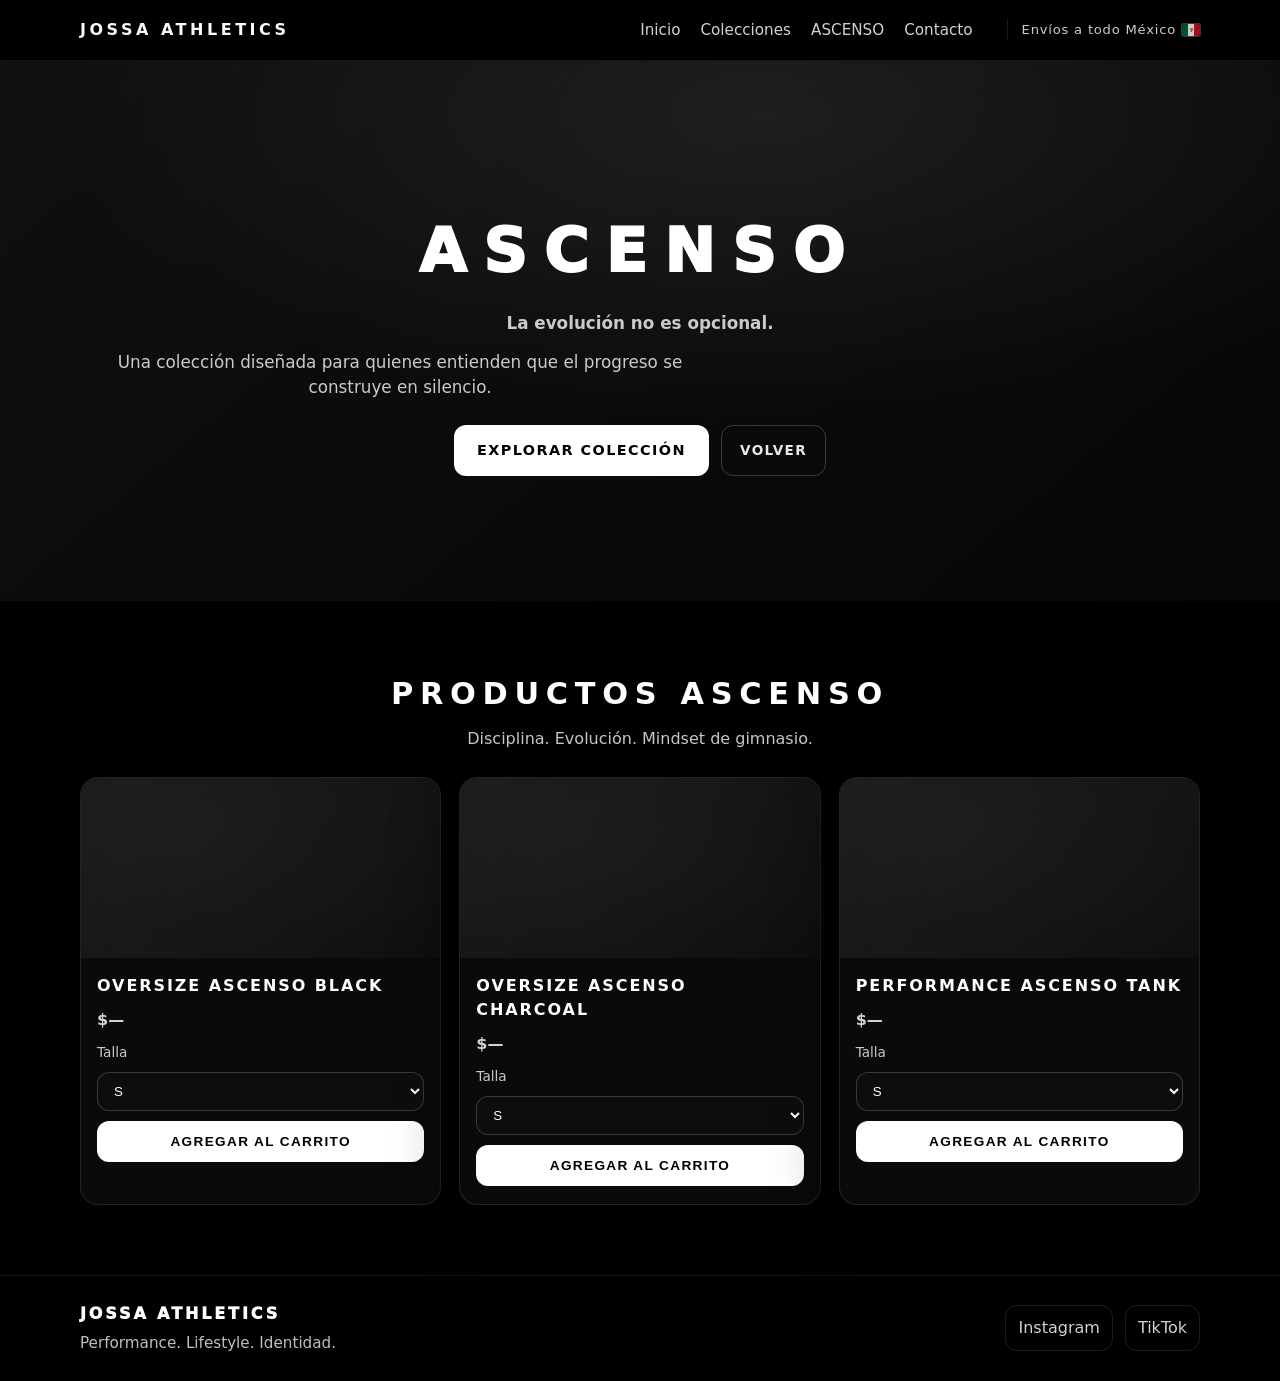
==== ascenso.html @ ee68ca00 "Sitio JOSSA listo para deploy" ====
<!doctype html>
<html lang="es">
<head>
  <meta charset="utf-8" />
  <meta name="viewport" content="width=device-width, initial-scale=1" />
  <title>ASCENSO | JOSSA ATHLETICS</title>
  <link rel="stylesheet" href="styles.css" />
</head>

<body>
  <header class="navbar">
    <div class="wrap">
      <a class="brand" href="index.html">JOSSA ATHLETICS</a>
      <nav class="navlinks">
        <a href="index.html#inicio">Inicio</a>
        <a href="index.html#colecciones">Colecciones</a>
        <a href="ascenso.html" aria-current="page">ASCENSO</a>
        <a href="index.html#contacto">Contacto</a>
        <span class="nav-trust" aria-label="Envíos a todo México">Envíos a todo México <span class="flag-mx" aria-hidden="true"></span></span>
      </nav>
    </div>
  </header>

  <section class="hero ascenso-hero">
    <div class="wrap">
      <div>
        <h1>ASCENSO</h1>
        <p class="ascenso-sub">La evolución no es opcional.</p>
        <p class="ascenso-desc">Una colección diseñada para quienes entienden que el progreso se construye en silencio.</p>
        <div class="hero-actions">
          <a class="btn btn-primary" href="#productos">Explorar colección</a>
          <a class="btn btn-ghost" href="index.html#colecciones">Volver</a>
        </div>
      </div>
    </div>
  </section>

  <section class="section" id="productos">
    <div class="wrap">
      <div class="section-head">
        <h2>PRODUCTOS ASCENSO</h2>
        <p>Disciplina. Evolución. Mindset de gimnasio.</p>
      </div>

      <div class="product-grid">
        <article class="product-card">
          <div class="product-media placeholder-dark"></div>
          <div class="product-body">
            <h3>Oversize Ascenso Black</h3>
            <p class="price">$—</p>
            <label class="size-label" for="size-1">Talla</label>
            <select id="size-1" class="size-select">
              <option>S</option><option>M</option><option>G</option><option>XL</option>
            </select>
            <button class="btn btn-primary btn-full">Agregar al carrito</button>
          </div>
        </article>

        <article class="product-card">
          <div class="product-media placeholder-dark"></div>
          <div class="product-body">
            <h3>Oversize Ascenso Charcoal</h3>
            <p class="price">$—</p>
            <label class="size-label" for="size-2">Talla</label>
            <select id="size-2" class="size-select">
              <option>S</option><option>M</option><option>G</option><option>XL</option>
            </select>
            <button class="btn btn-primary btn-full">Agregar al carrito</button>
          </div>
        </article>

        <article class="product-card">
          <div class="product-media placeholder-dark"></div>
          <div class="product-body">
            <h3>Performance Ascenso Tank</h3>
            <p class="price">$—</p>
            <label class="size-label" for="size-3">Talla</label>
            <select id="size-3" class="size-select">
              <option>S</option><option>M</option><option>G</option><option>XL</option>
            </select>
            <button class="btn btn-primary btn-full">Agregar al carrito</button>
          </div>
        </article>
      </div>
    </div>
  </section>

  <footer class="footer">
    <div class="wrap footer-inner">
      <div class="footer-left">
        <div class="footer-brand">JOSSA ATHLETICS</div>
        <p>Performance. Lifestyle. Identidad.</p>
      </div>
      <div class="footer-right">
        <a class="social" target="_blank" rel="noopener" href="https://www.instagram.com/jossa_athleticsmx/">Instagram</a>
        <a class="social" target="_blank" rel="noopener" href="https://www.tiktok.com/@jossa_athletics">TikTok</a>
      </div>
    </div>
  </footer>
</body>
</html>
---- styles.css ----
/* ============ RESET & TOKENS ============ */
:root{
  --bg:#000;
  --fg:#fff;
  --muted:rgba(255,255,255,.78);
  --card:rgba(255,255,255,.04);
  --border:rgba(255,255,255,.12);
  --border-strong:rgba(255,255,255,.22);
  --shadow:0 18px 60px rgba(0,0,0,.55);
  --radius:18px;
  --transition: .22s ease;
}
*{ margin:0; padding:0; box-sizing:border-box; }
html{ scroll-behavior:smooth; }
body{
  background:var(--bg);
  color:var(--fg);
  font-family: system-ui, -apple-system, Segoe UI, Roboto, Arial, sans-serif;
  line-height:1.5;
}
a{ color:inherit; text-decoration:none; }
img{ display:block; max-width:100%; }

/* ============ LAYOUT ============ */
.wrap{
  width:min(1120px, 92%);
  margin:0 auto;
}
.section{
  padding:70px 0;
}
.section-head{
  text-align:center;
  margin-bottom:26px;
}
.section-head h2{
  font-size: clamp(1.4rem, 2.4vw, 1.9rem);
  font-weight:900;
  letter-spacing:.22em;
  text-transform:uppercase;
}
.section-head p{
  margin-top:10px;
  opacity:.78;
  max-width:720px;
  margin-left:auto;
  margin-right:auto;
}

/* ============ NAVBAR ============ */
.navbar{
  position:sticky;
  top:0;
  z-index:50;
  padding:18px 0;
  background:rgba(0,0,0,.72);
  border-bottom:1px solid rgba(255,255,255,.08);
  backdrop-filter: blur(10px);
}
.navbar .wrap{
  display:flex;
  align-items:center;
  justify-content:space-between;
  gap:16px;
}
.brand{
  font-weight:900;
  letter-spacing:.22em;
  text-transform:uppercase;
  font-size:1rem;
  opacity:.98;
}
.navlinks{
  display:flex;
  gap:20px;
  flex-wrap:wrap;
  justify-content:flex-end;
}
.navlinks a{
  opacity:.82;
  font-size:.95rem;
  transition: opacity .2s ease, transform .2s ease;
}
.nav-trust{
  font-size:.82rem;
  font-weight:500;
  opacity:.8;
  margin-left:14px;
  padding-left:14px;
  border-left:1px solid rgba(255,255,255,.12);
  white-space:nowrap;
  display:flex;
  align-items:center;
  gap:6px;
  letter-spacing:.06em;
}
.navlinks a:hover{
  opacity:1;
  transform: translateY(-1px);
}
.navlinks a:focus-visible,
.btn:focus-visible,
.quick-card:focus-visible,
.card a:focus-visible,
.social:focus-visible{
  outline:2px solid #fff;
  outline-offset:3px;
  border-color: #fff;
}
.flag-mx{
  width:18px;
  height:12px;
  border-radius:2px;
  background: linear-gradient(90deg, #006341 0 33%, #fff 33% 66%, #ce1126 66% 100%);
  box-shadow: 0 0 0 1px rgba(255,255,255,.28);
  display:inline-block;
  position:relative;
  overflow:hidden;
}
.flag-mx::after{
  content:"";
  position:absolute;
  inset:0;
  margin:auto;
  width:5px;
  height:5px;
  border-radius:50%;
  background:
    radial-gradient(circle at 50% 45%, #c5963a 0 45%, transparent 46%),
    radial-gradient(circle at 50% 60%, #2f5e2a 0 40%, transparent 41%);
  opacity:.95;
}

/* ============ TRUST BAR ============ */
.trust-bar{
  border-bottom:1px solid rgba(255,255,255,.06);
  background: radial-gradient(900px 320px at 10% 50%, rgba(255,255,255,.05), transparent 60%), #000;
  padding:12px 0;
}
.trust-items{
  display:grid;
  grid-template-columns: repeat(auto-fit, minmax(180px, 1fr));
  gap:12px;
  padding:6px 0;
}
.trust-items.trust-single{
  display:flex;
  justify-content:center;
}
.trust-item{
  display:flex;
  align-items:center;
  gap:8px;
  font-weight:700;
  letter-spacing:.04em;
  opacity:.9;
  padding:10px 14px;
  border:1px solid rgba(255,255,255,.10);
  border-radius:999px;
  background: linear-gradient(120deg, rgba(255,255,255,.06), rgba(255,255,255,.02));
  box-shadow: 0 10px 30px rgba(0,0,0,.45);
}
.trust-icon{ font-size:1.1rem; }
.trust-text{
  font-size:1rem;
  font-weight:800;
  letter-spacing:.08em;
  text-transform:uppercase;
}

/* ============ HERO ============ */
.hero{
  min-height:78vh;
  display:grid;
  place-items:center;
  text-align:center;
  padding:90px 0 70px;
  background:
    radial-gradient(1200px 500px at 50% 20%, rgba(255,255,255,.10), transparent 60%),
    radial-gradient(900px 420px at 20% 80%, rgba(255,255,255,.06), transparent 60%),
    #000;
}
.hero h1{
  font-size: clamp(2.2rem, 5.5vw, 4.2rem);
  font-weight:950;
  letter-spacing:.28em;
  text-transform:uppercase;
}
.hero p{
  margin-top:14px;
  opacity:.78;
  font-size:1.05rem;
}
.hero-actions{
  margin-top:24px;
  display:flex;
  gap:12px;
  justify-content:center;
  flex-wrap:wrap;
}
.hero .btn-primary{
  padding:14px 22px;
  font-size:.9rem;
}

/* ============ QUICK CHOICES ============ */
.quick-choices{
  display:grid;
  grid-template-columns: repeat(auto-fit, minmax(220px, 1fr));
  gap:14px;
  margin-bottom:18px;
}
.quick-card{
  border:1px solid var(--border);
  border-radius:16px;
  padding:16px 18px;
  background: linear-gradient(120deg, rgba(255,255,255,.04), rgba(255,255,255,.02));
  box-shadow: 0 12px 40px rgba(0,0,0,.45);
  display:flex;
  flex-direction:column;
  gap:6px;
  transition: transform var(--transition), border-color var(--transition), box-shadow var(--transition);
}
.quick-card:hover{
  transform: translateY(-4px);
  border-color: rgba(255,255,255,.24);
  box-shadow: 0 16px 52px rgba(0,0,0,.55);
}
.quick-title{
  font-weight:950;
  letter-spacing:.18em;
  text-transform:uppercase;
  font-size:1rem;
}
.quick-sub{
  opacity:.78;
  font-size:.95rem;
}

/* ============ BUTTONS ============ */
.btn{
  display:inline-flex;
  align-items:center;
  justify-content:center;
  padding:12px 18px;
  border-radius:12px;
  font-weight:900;
  letter-spacing:.10em;
  text-transform:uppercase;
  font-size:.85rem;
  cursor:pointer;
  transition: transform .18s ease, opacity .18s ease, background .18s ease, border-color .18s ease;
}
.btn-primary{
  background:#fff;
  color:#000;
  border:1px solid rgba(255,255,255,.20);
}
.btn-primary:hover{
  transform: translateY(-1px) scale(1.02);
  opacity:.98;
}
.btn-ghost{
  background:transparent;
  border:1px solid rgba(255,255,255,.22);
  color:#fff;
  opacity:.9;
}
.btn-ghost:hover{
  opacity:1;
  transform: translateY(-1px);
  border-color: rgba(255,255,255,.35);
}

/* ============ FEATURED CARDS ============ */
.grid{
  display:grid;
  grid-template-columns: repeat(3, 1fr);
  gap:18px;
}
.card{
  border:1px solid rgba(255,255,255,.10);
  background: rgba(255,255,255,.04);
  border-radius:18px;
  overflow:hidden;
  box-shadow: 0 18px 60px rgba(0,0,0,.55);
  transition: transform .22s ease, border-color .22s ease, box-shadow .22s ease;
}
.card:hover{
  transform: translateY(-6px);
  border-color: rgba(255,255,255,.22);
  box-shadow: 0 22px 70px rgba(0,0,0,.65);
}
.card-media{
  width:100%;
  aspect-ratio: 16 / 10;
  background: rgba(255,255,255,.06);
  position:relative;
  overflow:hidden;
}
.card-media img{
  width:100%;
  height:100%;
  object-fit:cover;
  object-position:center 25%;
  filter: contrast(1.02);
}
.card-overlay{
  position:absolute;
  inset:0;
  display:grid;
  place-items:center;
  background: linear-gradient(180deg, rgba(0,0,0,.05), rgba(0,0,0,.55));
  color:#fff;
  opacity:0;
  font-weight:800;
  letter-spacing:.16em;
  text-transform:uppercase;
  transition: opacity var(--transition);
}
.card-media:hover .card-overlay,
.card-media:focus-visible .card-overlay{
  opacity:1;
}
.card-media img{
  transition: transform var(--transition);
}
.card:hover .card-media img{
  transform: scale(1.03);
}
.card-media.placeholder{
  background: radial-gradient(120% 120% at 30% 20%, rgba(255,255,255,.08), rgba(255,255,255,.02));
}
.card-body{
  padding:18px 18px 20px;
}
.card-body h3{
  font-size:1.05rem;
  font-weight:950;
  letter-spacing:.16em;
  text-transform:uppercase;
}
.card-body p{
  margin-top:10px;
  opacity:.78;
  font-size:.95rem;
  min-height:44px;
}
.card-actions{
  margin-top:14px;
  display:flex;
  gap:10px;
  flex-wrap:wrap;
}
.btn-full{ width:100%; }

/* ============ ASCENSO PAGE ============ */
.ascenso-hero{
  min-height:60vh;
  background:
    radial-gradient(1200px 520px at 60% 10%, rgba(255,255,255,.08), transparent 60%),
    linear-gradient(140deg, rgba(255,255,255,.04), rgba(255,255,255,.00)),
    #060606;
}
.ascenso-hero h1{
  font-size: clamp(2.3rem, 6vw, 3.8rem);
  letter-spacing:.28em;
  text-transform:uppercase;
}
.ascenso-sub{
  margin-top:12px;
  font-weight:800;
  opacity:.9;
}
.ascenso-desc{
  margin-top:10px;
  max-width:640px;
  opacity:.78;
}
.product-grid{
  display:grid;
  gap:18px;
  grid-template-columns: repeat(auto-fit, minmax(240px, 1fr));
}
.product-card{
  border:1px solid rgba(255,255,255,.10);
  background: rgba(255,255,255,.04);
  border-radius:18px;
  overflow:hidden;
  box-shadow: 0 18px 60px rgba(0,0,0,.55);
  transition: transform .22s ease, border-color .22s ease, box-shadow .22s ease;
}
.product-card:hover{
  transform: translateY(-6px);
  border-color: rgba(255,255,255,.22);
  box-shadow: 0 22px 70px rgba(0,0,0,.65);
}
.product-media{
  height:180px;
  background: #0c0c0c;
}
.placeholder-dark{
  background:
    radial-gradient(800px 420px at 30% 30%, rgba(255,255,255,.05), transparent 60%),
    linear-gradient(135deg, rgba(255,255,255,.05), rgba(255,255,255,.01)),
    #080808;
}
.product-body{
  padding:16px 16px 18px;
  display:grid;
  gap:10px;
}
.product-body h3{
  font-size:1rem;
  letter-spacing:.12em;
  text-transform:uppercase;
}
.price{ font-weight:800; opacity:.82; }
.size-label{ font-size:.85rem; opacity:.78; }
.size-select{
  padding:10px 12px;
  border-radius:12px;
  border:1px solid rgba(255,255,255,.18);
  background:#0d0d0d;
  color:#fff;
}
.size-select:focus{
  outline:2px solid #fff;
  outline-offset:2px;
}

/* ============ CONTACT STRIP ============ */
.contact-box{
  border:1px solid rgba(255,255,255,.10);
  background: rgba(255,255,255,.03);
  border-radius:18px;
  padding:22px;
  display:flex;
  align-items:center;
  justify-content:space-between;
  gap:16px;
  flex-wrap:wrap;
}
.contact-box h3{
  font-weight:950;
  letter-spacing:.14em;
  text-transform:uppercase;
}
.contact-box p{ opacity:.78; margin-top:8px; max-width:680px; }
.contact-actions{ display:flex; gap:10px; flex-wrap:wrap; }

/* ============ FOOTER ============ */
.footer{
  border-top:1px solid rgba(255,255,255,.08);
  padding:26px 0;
  background:#000;
}
.footer-inner{
  display:flex;
  align-items:center;
  justify-content:space-between;
  gap:18px;
  flex-wrap:wrap;
}
.footer-brand{
  font-weight:950;
  letter-spacing:.18em;
  text-transform:uppercase;
}
.footer-left p{ opacity:.75; margin-top:6px; font-size:.95rem; }
.footer-right{
  display:flex;
  gap:12px;
  flex-wrap:wrap;
  justify-content:flex-end;
}
.social{
  opacity:.82;
  padding:10px 12px;
  border:1px solid rgba(255,255,255,.14);
  border-radius:12px;
  transition: opacity .2s ease, transform .2s ease, border-color .2s ease;
}
.social:hover{
  opacity:1;
  transform: translateY(-1px);
  border-color: rgba(255,255,255,.28);
}

/* ============ ANIMATIONS & MOTION ============ */
.reveal{
  opacity:0;
  transform: translateY(18px);
  transition: opacity .6s ease, transform .6s ease;
}
.reveal.is-visible{
  opacity:1;
  transform: translateY(0);
}
@media (prefers-reduced-motion: reduce){
  html{ scroll-behavior:auto; }
  *{
    animation-duration:0.01ms !important;
    animation-iteration-count:1 !important;
    transition-duration:0.01ms !important;
  }
}

/* ============ RESPONSIVE ============ */
@media (max-width: 980px){
  .grid{ grid-template-columns: 1fr 1fr; }
}
@media (max-width: 768px){
  .nav-trust{ display:none; }
}
@media (max-width: 640px){
  .grid{ grid-template-columns: 1fr; }
  .navlinks{ gap:14px; }
}
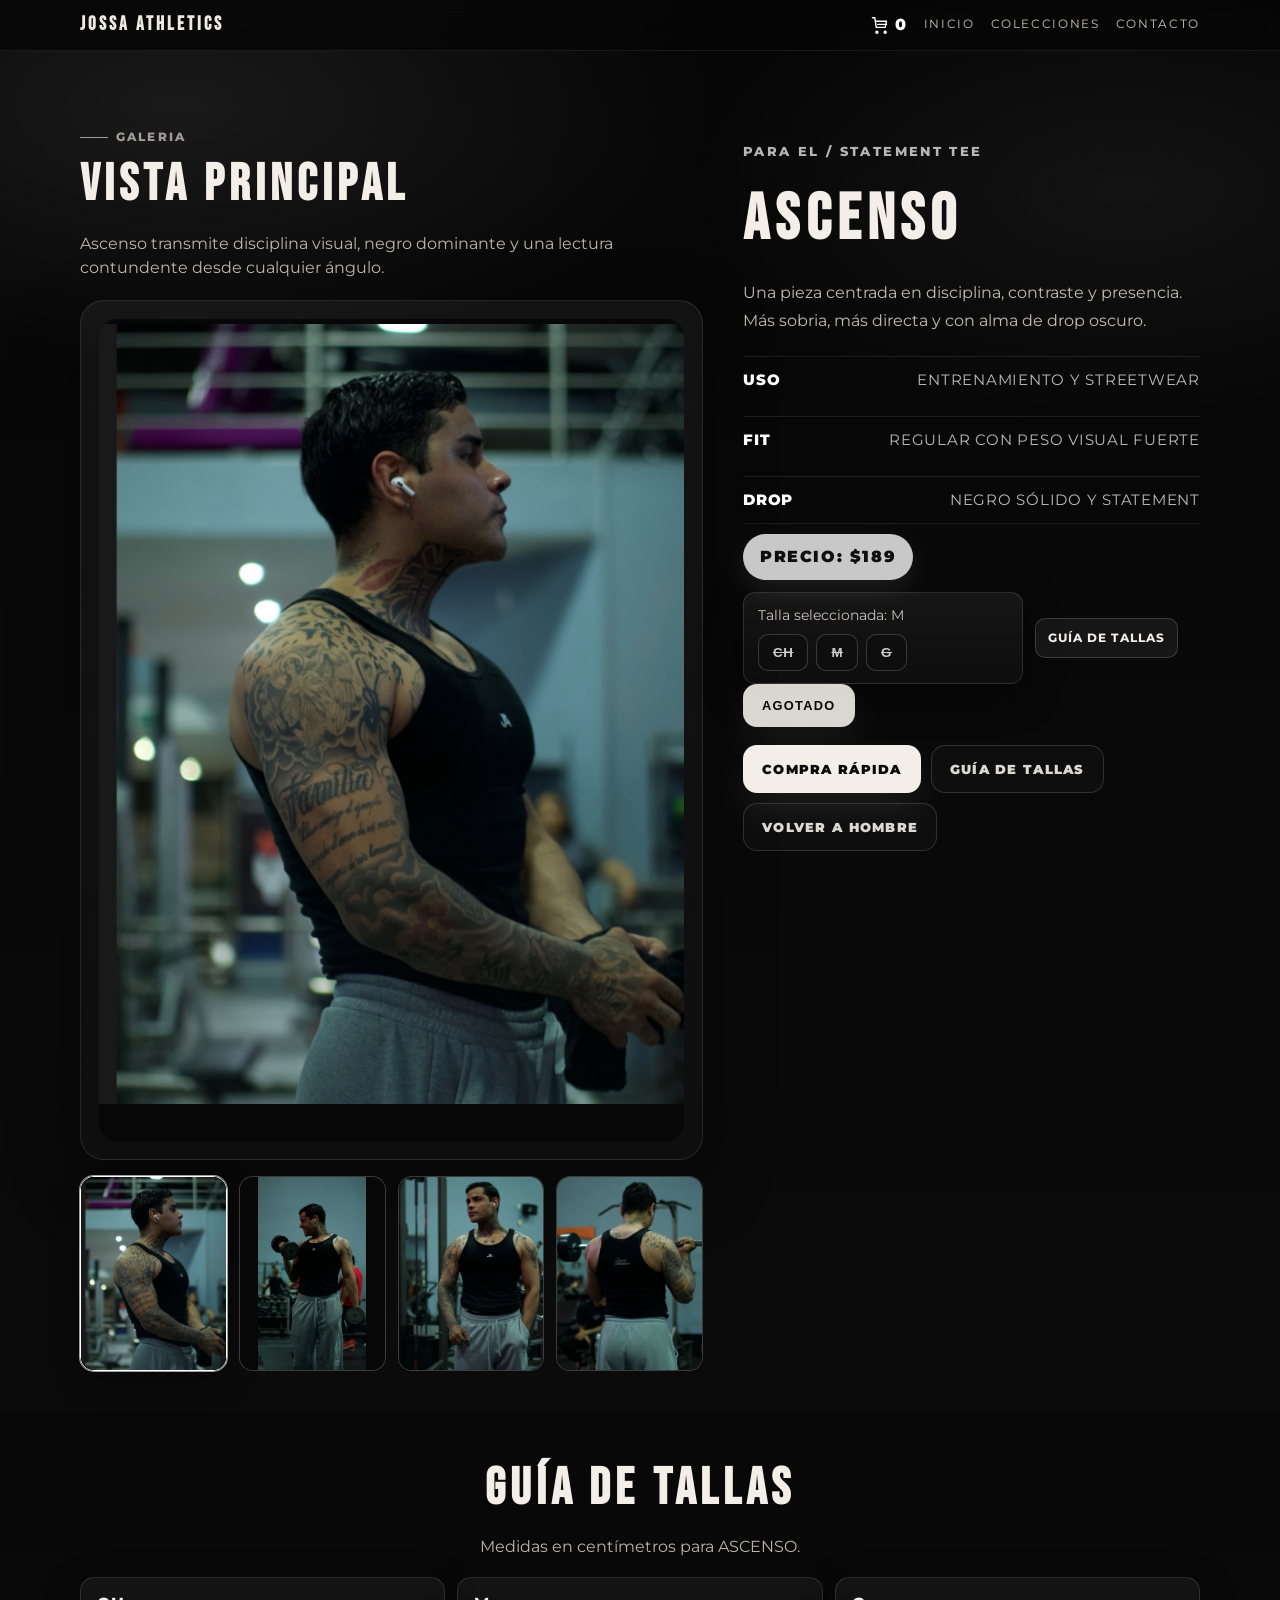
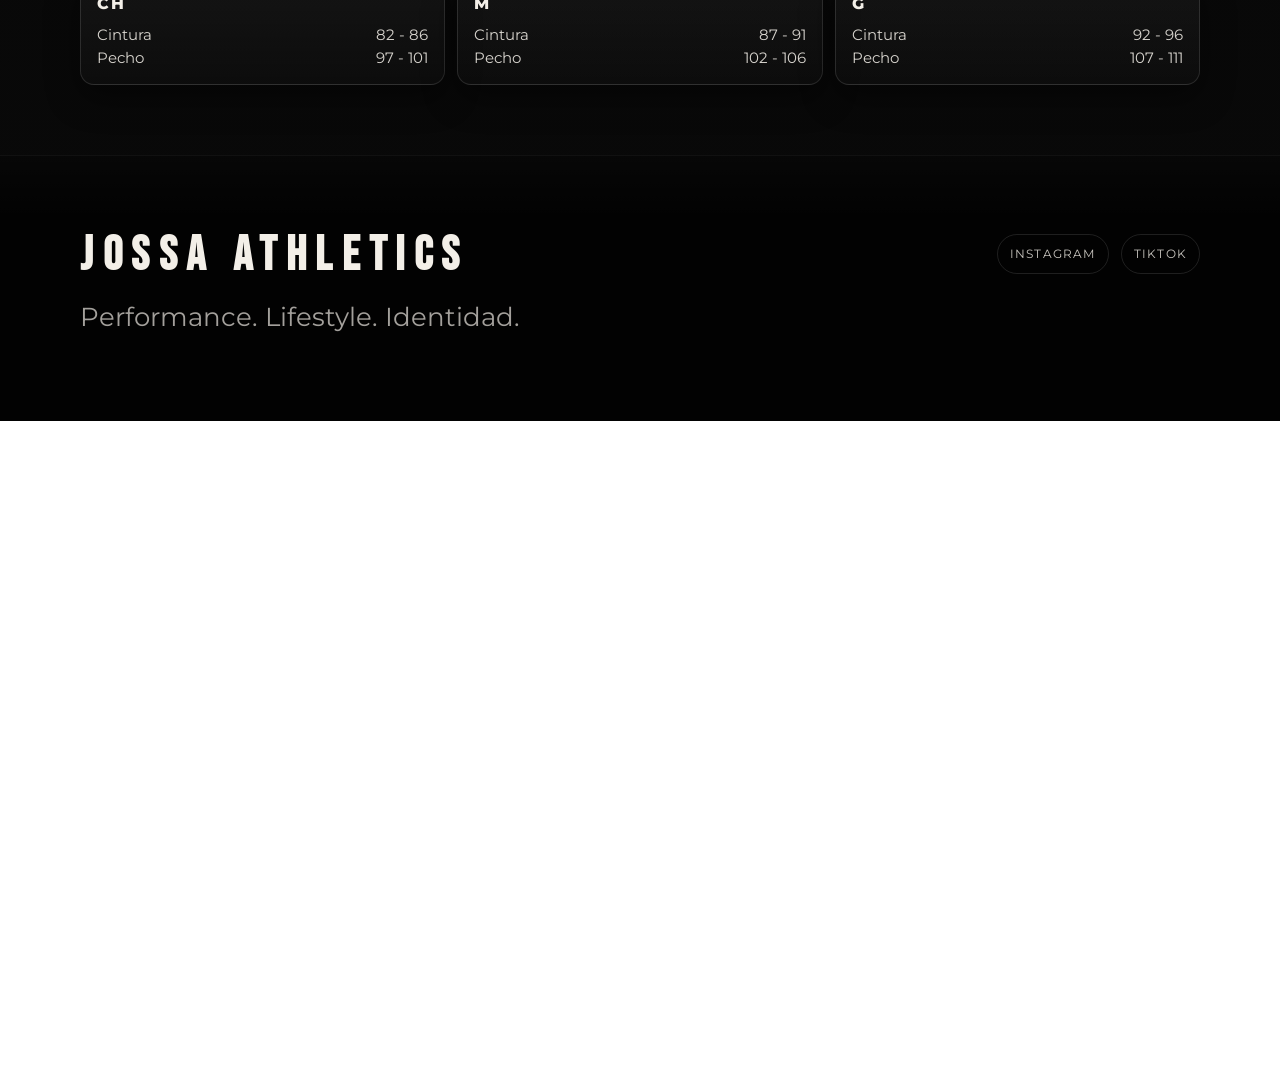
==== commit 95f4dd33: "Redesign home and product gallery experience" ====
--- a/ascenso.html
+++ b/ascenso.html
@@ -4,98 +4,26 @@
   <meta charset="utf-8" />
   <meta name="viewport" content="width=device-width, initial-scale=1" />
   <title>ASCENSO | JOSSA ATHLETICS</title>
+  <meta name="robots" content="noindex, follow" />
+  <meta http-equiv="refresh" content="0; url=hombre-legado.html" />
+  <link rel="canonical" href="https://jossaathletics.com/hombre-legado.html" />
   <link rel="stylesheet" href="styles.css" />
 </head>
-
 <body>
-  <header class="navbar">
+  <main class="section">
     <div class="wrap">
-      <a class="brand" href="index.html">JOSSA ATHLETICS</a>
-      <nav class="navlinks">
-        <a href="index.html#inicio">Inicio</a>
-        <a href="index.html#colecciones">Colecciones</a>
-        <a href="ascenso.html" aria-current="page">ASCENSO</a>
-        <a href="index.html#contacto">Contacto</a>
-        <span class="nav-trust" aria-label="Envíos a todo México">Envíos a todo México <span class="flag-mx" aria-hidden="true"></span></span>
-      </nav>
-    </div>
-  </header>
-
-  <section class="hero ascenso-hero">
-    <div class="wrap">
-      <div>
-        <h1>ASCENSO</h1>
-        <p class="ascenso-sub">La evolución no es opcional.</p>
-        <p class="ascenso-desc">Una colección diseñada para quienes entienden que el progreso se construye en silencio.</p>
-        <div class="hero-actions">
-          <a class="btn btn-primary" href="#productos">Explorar colección</a>
-          <a class="btn btn-ghost" href="index.html#colecciones">Volver</a>
+      <div class="contact-box contact-box--premium">
+        <div>
+          <span class="section-kicker">Redirecting</span>
+          <h3>Te estamos llevando al drop actual de ASCENSO.</h3>
+          <p>Si no redirige automaticamente, entra desde el enlace de abajo.</p>
+        </div>
+        <div class="contact-actions">
+          <a class="btn btn-primary" href="hombre-legado.html">Ir a ASCENSO</a>
+          <a class="btn btn-ghost" href="index.html">Volver al home</a>
         </div>
       </div>
     </div>
-  </section>
-
-  <section class="section" id="productos">
-    <div class="wrap">
-      <div class="section-head">
-        <h2>PRODUCTOS ASCENSO</h2>
-        <p>Disciplina. Evolución. Mindset de gimnasio.</p>
-      </div>
-
-      <div class="product-grid">
-        <article class="product-card">
-          <div class="product-media placeholder-dark"></div>
-          <div class="product-body">
-            <h3>Oversize Ascenso Black</h3>
-            <p class="price">$—</p>
-            <label class="size-label" for="size-1">Talla</label>
-            <select id="size-1" class="size-select">
-              <option>S</option><option>M</option><option>G</option><option>XL</option>
-            </select>
-            <button class="btn btn-primary btn-full">Agregar al carrito</button>
-          </div>
-        </article>
-
-        <article class="product-card">
-          <div class="product-media placeholder-dark"></div>
-          <div class="product-body">
-            <h3>Oversize Ascenso Charcoal</h3>
-            <p class="price">$—</p>
-            <label class="size-label" for="size-2">Talla</label>
-            <select id="size-2" class="size-select">
-              <option>S</option><option>M</option><option>G</option><option>XL</option>
-            </select>
-            <button class="btn btn-primary btn-full">Agregar al carrito</button>
-          </div>
-        </article>
-
-        <article class="product-card">
-          <div class="product-media placeholder-dark"></div>
-          <div class="product-body">
-            <h3>Performance Ascenso Tank</h3>
-            <p class="price">$—</p>
-            <label class="size-label" for="size-3">Talla</label>
-            <select id="size-3" class="size-select">
-              <option>S</option><option>M</option><option>G</option><option>XL</option>
-            </select>
-            <button class="btn btn-primary btn-full">Agregar al carrito</button>
-          </div>
-        </article>
-      </div>
-    </div>
-  </section>
-
-  <footer class="footer">
-    <div class="wrap footer-inner">
-      <div class="footer-left">
-        <div class="footer-brand">JOSSA ATHLETICS</div>
-        <p>Performance. Lifestyle. Identidad.</p>
-      </div>
-      <div class="footer-right">
-        <a class="social" target="_blank" rel="noopener" href="https://www.instagram.com/jossa_athleticsmx/">Instagram</a>
-        <a class="social" target="_blank" rel="noopener" href="https://www.tiktok.com/@jossa_athletics">TikTok</a>
-      </div>
-    </div>
-  </footer>
+  </main>
 </body>
 </html>
--- a/styles.css
+++ b/styles.css
@@ -1,25 +1,44 @@
+@import url("https://fonts.googleapis.com/css2?family=Bebas+Neue&family=Montserrat:wght@400;500;600;700;800&display=swap");
+
 /* ============ RESET & TOKENS ============ */
 :root{
-  --bg:#000;
-  --fg:#fff;
-  --muted:rgba(255,255,255,.78);
-  --card:rgba(255,255,255,.04);
+  --bg:#050505;
+  --bg-soft:#0f0f10;
+  --bg-elevated:#141415;
+  --fg:#f3efe8;
+  --muted:rgba(243,239,232,.68);
+  --muted-strong:rgba(243,239,232,.84);
+  --card:rgba(255,255,255,.035);
+  --card-strong:rgba(255,255,255,.06);
   --border:rgba(255,255,255,.12);
-  --border-strong:rgba(255,255,255,.22);
-  --shadow:0 18px 60px rgba(0,0,0,.55);
-  --radius:18px;
-  --transition: .22s ease;
+  --border-strong:rgba(255,255,255,.2);
+  --shadow:0 24px 70px rgba(0,0,0,.45);
+  --radius:22px;
+  --transition:.24s ease;
+  --accent:#f3efe8;
+  --accent-strong:#ffffff;
+  --accent-dark:#111111;
+  --panel:#111112;
 }
 *{ margin:0; padding:0; box-sizing:border-box; }
 html{ scroll-behavior:smooth; }
 body{
-  background:var(--bg);
+  background:
+    radial-gradient(900px 520px at 15% 0%, rgba(255,255,255,.07), transparent 55%),
+    radial-gradient(820px 460px at 85% 12%, rgba(255,255,255,.045), transparent 58%),
+    linear-gradient(180deg, #060606 0%, #090909 100%);
   color:var(--fg);
-  font-family: system-ui, -apple-system, Segoe UI, Roboto, Arial, sans-serif;
+  font-family:"Montserrat", sans-serif;
   line-height:1.5;
+  text-rendering:optimizeLegibility;
 }
 a{ color:inherit; text-decoration:none; }
 img{ display:block; max-width:100%; }
+h1, h2, h3, .brand, .footer-brand{
+  font-family:"Bebas Neue", "Montserrat", sans-serif;
+  font-weight:700;
+  font-style:normal;
+}
 
 /* ============ LAYOUT ============ */
 .wrap{
@@ -27,16 +46,16 @@
   margin:0 auto;
 }
 .section{
-  padding:70px 0;
+  padding:84px 0;
 }
 .section-head{
   text-align:center;
   margin-bottom:26px;
 }
 .section-head h2{
-  font-size: clamp(1.4rem, 2.4vw, 1.9rem);
-  font-weight:900;
-  letter-spacing:.22em;
+  font-size: clamp(1.8rem, 3vw, 2.4rem);
+  font-weight:800;
+  letter-spacing:.12em;
   text-transform:uppercase;
 }
 .section-head p{
@@ -46,40 +65,78 @@
   margin-left:auto;
   margin-right:auto;
 }
+.home-page .section-head h2{
+  font-size:clamp(2.35rem, 5vw, 4.4rem);
+  line-height:.92;
+  letter-spacing:.05em;
+}
+.home-page .section-head p{
+  font-size:1rem;
+}
 
 /* ============ NAVBAR ============ */
 .navbar{
   position:sticky;
   top:0;
   z-index:50;
-  padding:18px 0;
-  background:rgba(0,0,0,.72);
+  padding:11px 0;
+  background:rgba(6,6,6,.86);
   border-bottom:1px solid rgba(255,255,255,.08);
-  backdrop-filter: blur(10px);
+  backdrop-filter: blur(16px);
 }
 .navbar .wrap{
   display:flex;
   align-items:center;
   justify-content:space-between;
+  gap:14px;
+}
+.brand{
+  letter-spacing:.16em;
+  text-transform:uppercase;
+  font-size:1.18rem;
+  opacity:.98;
+}
+.navlinks{
+  display:flex;
   gap:16px;
-}
-.brand{
-  font-weight:900;
-  letter-spacing:.22em;
-  text-transform:uppercase;
-  font-size:1rem;
-  opacity:.98;
-}
-.navlinks{
-  display:flex;
-  gap:20px;
   flex-wrap:wrap;
   justify-content:flex-end;
+  align-items:center;
 }
 .navlinks a{
+  position:relative;
   opacity:.82;
-  font-size:.95rem;
+  font-size:.74rem;
+  letter-spacing:.14em;
+  text-transform:uppercase;
   transition: opacity .2s ease, transform .2s ease;
+}
+.nav-meta{
+  font-size:.66rem;
+  letter-spacing:.12em;
+  text-transform:uppercase;
+  white-space:nowrap;
+  color:rgba(243,239,232,.5);
+}
+.navlinks a::after{
+  content:"";
+  position:absolute;
+  left:0;
+  bottom:-6px;
+  width:100%;
+  height:1px;
+  background:currentColor;
+  transform:scaleX(0);
+  transform-origin:left;
+  transition:transform .2s ease;
+}
+.nav-cta{
+  padding:8px 13px;
+  border-radius:999px;
+  border:1px solid rgba(255,255,255,.12);
+  background:var(--accent);
+  color:#0a0a0a;
+  box-shadow:0 12px 30px rgba(255,255,255,.08);
 }
 .nav-trust{
   font-size:.82rem;
@@ -98,14 +155,20 @@
   opacity:1;
   transform: translateY(-1px);
 }
+.navlinks a:hover::after{
+  transform:scaleX(1);
+}
+.nav-cta::after{
+  display:none;
+}
 .navlinks a:focus-visible,
 .btn:focus-visible,
 .quick-card:focus-visible,
 .card a:focus-visible,
 .social:focus-visible{
-  outline:2px solid #fff;
+  outline:2px solid var(--accent);
   outline-offset:3px;
-  border-color: #fff;
+  border-color: var(--accent);
 }
 .flag-mx{
   width:18px;
@@ -176,20 +239,33 @@
   text-align:center;
   padding:90px 0 70px;
   background:
-    radial-gradient(1200px 500px at 50% 20%, rgba(255,255,255,.10), transparent 60%),
-    radial-gradient(900px 420px at 20% 80%, rgba(255,255,255,.06), transparent 60%),
-    #000;
+    radial-gradient(900px 420px at 50% 10%, rgba(255,255,255,.08), transparent 60%),
+    radial-gradient(700px 360px at 18% 82%, rgba(255,255,255,.05), transparent 60%),
+    linear-gradient(180deg, rgba(255,255,255,.03), rgba(255,255,255,0)),
+    #050505;
+}
+.hero--compact{
+  min-height:58vh;
+  padding:74px 0 56px;
+}
+.hero--image{
+  background:
+    linear-gradient(to bottom, rgba(0,0,0,.38), rgba(0,0,0,.9)),
+    url('images/categories/mujer-category.jpg') center/cover no-repeat;
 }
 .hero h1{
-  font-size: clamp(2.2rem, 5.5vw, 4.2rem);
-  font-weight:950;
-  letter-spacing:.28em;
+  font-size: clamp(3rem, 8vw, 5.8rem);
+  font-weight:800;
+  letter-spacing:.08em;
   text-transform:uppercase;
 }
 .hero p{
   margin-top:14px;
   opacity:.78;
-  font-size:1.05rem;
+  font-size:1rem;
+  max-width:620px;
+  margin-left:auto;
+  margin-right:auto;
 }
 .hero-actions{
   margin-top:24px;
@@ -213,12 +289,12 @@
 .quick-card{
   border:1px solid var(--border);
   border-radius:16px;
-  padding:16px 18px;
-  background: linear-gradient(120deg, rgba(255,255,255,.04), rgba(255,255,255,.02));
+  padding:20px 20px;
+  background: linear-gradient(180deg, rgba(255,255,255,.05), rgba(255,255,255,.02));
   box-shadow: 0 12px 40px rgba(0,0,0,.45);
   display:flex;
   flex-direction:column;
-  gap:6px;
+  gap:8px;
   transition: transform var(--transition), border-color var(--transition), box-shadow var(--transition);
 }
 .quick-card:hover{
@@ -227,14 +303,14 @@
   box-shadow: 0 16px 52px rgba(0,0,0,.55);
 }
 .quick-title{
-  font-weight:950;
-  letter-spacing:.18em;
-  text-transform:uppercase;
-  font-size:1rem;
+  font-weight:800;
+  letter-spacing:.12em;
+  text-transform:uppercase;
+  font-size:1.35rem;
 }
 .quick-sub{
   opacity:.78;
-  font-size:.95rem;
+  font-size:.9rem;
 }
 
 /* ============ BUTTONS ============ */
@@ -242,28 +318,30 @@
   display:inline-flex;
   align-items:center;
   justify-content:center;
-  padding:12px 18px;
-  border-radius:12px;
+  padding:13px 18px;
+  border-radius:14px;
   font-weight:900;
   letter-spacing:.10em;
   text-transform:uppercase;
-  font-size:.85rem;
+  font-size:.8rem;
   cursor:pointer;
-  transition: transform .18s ease, opacity .18s ease, background .18s ease, border-color .18s ease;
+  transition: transform .18s ease, opacity .18s ease, background .18s ease, border-color .18s ease, box-shadow .18s ease;
 }
 .btn-primary{
-  background:#fff;
-  color:#000;
-  border:1px solid rgba(255,255,255,.20);
+  background:var(--accent);
+  color:#090909;
+  border:1px solid rgba(255,255,255,.08);
+  box-shadow:0 16px 36px rgba(255,255,255,.08);
 }
 .btn-primary:hover{
-  transform: translateY(-1px) scale(1.02);
+  transform: translateY(-1px);
   opacity:.98;
+  box-shadow:0 20px 42px rgba(255,255,255,.11);
 }
 .btn-ghost{
-  background:transparent;
-  border:1px solid rgba(255,255,255,.22);
-  color:#fff;
+  background:rgba(255,255,255,.025);
+  border:1px solid rgba(255,255,255,.16);
+  color:var(--fg);
   opacity:.9;
 }
 .btn-ghost:hover{
@@ -278,9 +356,12 @@
   grid-template-columns: repeat(3, 1fr);
   gap:18px;
 }
+.featured-grid{
+  grid-template-columns: repeat(4, minmax(0, 1fr));
+}
 .card{
   border:1px solid rgba(255,255,255,.10);
-  background: rgba(255,255,255,.04);
+  background: linear-gradient(180deg, rgba(255,255,255,.045), rgba(255,255,255,.02));
   border-radius:18px;
   overflow:hidden;
   box-shadow: 0 18px 60px rgba(0,0,0,.55);
@@ -351,6 +432,32 @@
   display:flex;
   gap:10px;
   flex-wrap:wrap;
+}
+.card-meta-top{
+  display:flex;
+  align-items:center;
+  gap:8px;
+  flex-wrap:wrap;
+  margin-bottom:8px;
+}
+.card-tag{
+  display:inline-flex;
+  align-items:center;
+  justify-content:center;
+  padding:6px 10px;
+  border-radius:999px;
+  background:rgba(255,255,255,.08);
+  border:1px solid rgba(255,255,255,.18);
+  color:var(--fg);
+  font-size:.7rem;
+  letter-spacing:.1em;
+  text-transform:uppercase;
+  font-weight:800;
+}
+.card-tag--ghost{
+  background:rgba(255,255,255,.04);
+  border-color:rgba(255,255,255,.14);
+  color:rgba(246,241,232,.76);
 }
 .btn-full{ width:100%; }
 
@@ -415,7 +522,51 @@
   letter-spacing:.12em;
   text-transform:uppercase;
 }
-.price{ font-weight:800; opacity:.82; }
+.price{
+  display:inline-flex;
+  align-items:center;
+  gap:8px;
+  width:fit-content;
+  margin-top:12px;
+  padding:8px 12px;
+  border-radius:999px;
+  border:1px solid rgba(255,255,255,.18);
+  background:#fff;
+  color:#111;
+  font-weight:950;
+  letter-spacing:.08em;
+  text-transform:uppercase;
+  box-shadow: 0 8px 24px rgba(255,255,255,.10);
+  transition: transform .18s ease, box-shadow .18s ease;
+}
+.price-sale{
+  gap:6px;
+  padding:8px 10px;
+}
+.price-old{
+  text-decoration:line-through;
+  opacity:.72;
+  font-size:.82em;
+}
+.price-now{
+  font-weight:950;
+}
+.price-chip{
+  display:inline-flex;
+  align-items:center;
+  justify-content:center;
+  padding:2px 8px;
+  border-radius:999px;
+  background:#111;
+  color:#fff;
+  font-size:.62rem;
+  letter-spacing:.08em;
+  text-transform:uppercase;
+}
+.card:hover .price{
+  transform: translateY(-1px) scale(1.02);
+  box-shadow: 0 12px 30px rgba(255,255,255,.14);
+}
 .size-label{ font-size:.85rem; opacity:.78; }
 .size-select{
   padding:10px 12px;
@@ -432,9 +583,9 @@
 /* ============ CONTACT STRIP ============ */
 .contact-box{
   border:1px solid rgba(255,255,255,.10);
-  background: rgba(255,255,255,.03);
-  border-radius:18px;
-  padding:22px;
+  background: linear-gradient(180deg, rgba(255,255,255,.05), rgba(255,255,255,.02));
+  border-radius:22px;
+  padding:26px;
   display:flex;
   align-items:center;
   justify-content:space-between;
@@ -442,8 +593,8 @@
   flex-wrap:wrap;
 }
 .contact-box h3{
-  font-weight:950;
-  letter-spacing:.14em;
+  font-weight:800;
+  letter-spacing:.1em;
   text-transform:uppercase;
 }
 .contact-box p{ opacity:.78; margin-top:8px; max-width:680px; }
@@ -451,40 +602,685 @@
 
 /* ============ FOOTER ============ */
 .footer{
-  border-top:1px solid rgba(255,255,255,.08);
-  padding:26px 0;
-  background:#000;
+  border-top:1px solid rgba(255,255,255,.06);
+  padding:78px 0 86px;
+  background:
+    linear-gradient(180deg, rgba(255,255,255,.02), rgba(255,255,255,0) 24%),
+    #020202;
 }
 .footer-inner{
-  display:flex;
-  align-items:center;
+  display:grid;
+  grid-template-columns:minmax(0, 1.2fr) minmax(540px, .9fr);
+  align-items:start;
   justify-content:space-between;
-  gap:18px;
-  flex-wrap:wrap;
+  gap:48px;
 }
 .footer-brand{
-  font-weight:950;
-  letter-spacing:.18em;
-  text-transform:uppercase;
-}
-.footer-left p{ opacity:.75; margin-top:6px; font-size:.95rem; }
+  letter-spacing:.2em;
+  text-transform:uppercase;
+  font-size:clamp(2.1rem, 4vw, 3rem);
+  line-height:.92;
+}
+.footer-left{
+  max-width:760px;
+}
+.footer-left p{
+  opacity:.78;
+  margin-top:22px;
+  font-size:clamp(1.25rem, 2vw, 1.7rem);
+  line-height:1.35;
+  color:rgba(243,239,232,.86);
+  max-width:30ch;
+}
 .footer-right{
   display:flex;
   gap:12px;
-  flex-wrap:wrap;
   justify-content:flex-end;
+}
+.footer-right--wide{
+  display:grid;
+  grid-template-columns:repeat(3, minmax(120px, 1fr));
+  gap:36px;
+  align-items:flex-start;
+}
+.footer-col{
+  display:grid;
+  gap:14px;
+  min-width:120px;
+}
+.footer-heading{
+  margin-bottom:8px;
+  font-size:.72rem;
+  letter-spacing:.24em;
+  text-transform:uppercase;
+  color:rgba(255,255,255,.48);
+}
+.footer-link{
+  color:rgba(243,239,232,.88);
+  font-size:clamp(1rem, 1.3vw, 1.12rem);
+  line-height:1.3;
+}
+.footer-link:hover{
+  color:#fff;
 }
 .social{
   opacity:.82;
   padding:10px 12px;
   border:1px solid rgba(255,255,255,.14);
-  border-radius:12px;
+  border-radius:999px;
+  text-transform:uppercase;
+  letter-spacing:.1em;
+  font-size:.76rem;
   transition: opacity .2s ease, transform .2s ease, border-color .2s ease;
 }
 .social:hover{
   opacity:1;
   transform: translateY(-1px);
   border-color: rgba(255,255,255,.28);
+}
+
+/* ============ PREMIUM HOME ============ */
+.announcement-bar{
+  border-bottom:1px solid rgba(255,255,255,.06);
+  background:
+    linear-gradient(90deg, rgba(255,255,255,.06), transparent 24%, transparent 76%, rgba(255,255,255,.06)),
+    rgba(8,8,8,.96);
+  color:rgba(243,239,232,.66);
+}
+.announcement-bar__inner{
+  min-height:30px;
+  display:flex;
+  align-items:center;
+  justify-content:center;
+  gap:14px;
+  flex-wrap:wrap;
+  font-size:.62rem;
+  letter-spacing:.14em;
+  text-transform:uppercase;
+}
+.announcement-bar__inner span{
+  position:relative;
+}
+.announcement-bar__inner span:not(:last-child)::after{
+  content:"";
+  position:absolute;
+  right:-10px;
+  top:50%;
+  width:4px;
+  height:4px;
+  border-radius:50%;
+  background:rgba(243,239,232,.44);
+  transform:translateY(-50%);
+}
+.home-hero{
+  position:relative;
+  overflow:hidden;
+  padding:18px 0 42px;
+  background:
+    radial-gradient(960px 540px at 8% 10%, rgba(255,255,255,.08), transparent 60%),
+    radial-gradient(880px 480px at 92% 12%, rgba(255,255,255,.05), transparent 58%),
+    linear-gradient(180deg, #060606 0%, #0a0a0a 100%);
+}
+.home-hero::before{
+  content:"";
+  position:absolute;
+  inset:0;
+  background:
+    linear-gradient(120deg, rgba(255,255,255,.06), transparent 24%),
+    linear-gradient(180deg, rgba(255,255,255,.04), rgba(255,255,255,0));
+  pointer-events:none;
+}
+.home-hero__intro{
+  position:relative;
+  z-index:1;
+  display:grid;
+  gap:0;
+  justify-items:center;
+  text-align:center;
+  margin-bottom:12px;
+}
+.eyebrow,
+.section-kicker,
+.story-panel__eyebrow,
+.hero-mark__eyebrow{
+  display:inline-flex;
+  align-items:center;
+  gap:8px;
+  font-size:.74rem;
+  font-weight:800;
+  letter-spacing:.18em;
+  text-transform:uppercase;
+  color:rgba(243,239,232,.62);
+}
+.eyebrow::before,
+.section-kicker::before,
+.story-panel__eyebrow::before,
+.hero-mark__eyebrow::before{
+  content:"";
+  width:28px;
+  height:1px;
+  background:currentColor;
+}
+.hero-mark{
+  margin-top:0;
+  font-size:clamp(2.8rem, 8vw, 5rem);
+  line-height:.88;
+  letter-spacing:clamp(2px, .28vw, 4px);
+  color:#ffffff;
+  max-width:none;
+  text-transform:uppercase;
+}
+.hero-actions--left{
+  justify-content:flex-start;
+}
+.hero-gallery{
+  position:relative;
+  z-index:1;
+}
+.hero-gallery__stage{
+  position:relative;
+  overflow:hidden;
+  min-height:clamp(620px, 82vh, 920px);
+  border-radius:34px;
+  border:1px solid rgba(255,255,255,.1);
+  background:
+    radial-gradient(720px 420px at 50% 50%, rgba(255,255,255,.06), transparent 72%),
+    #060606;
+  box-shadow:0 34px 90px rgba(0,0,0,.38);
+}
+.hero-slide{
+  position:absolute;
+  inset:0;
+  opacity:0;
+  pointer-events:none;
+  transform:scale(1.02);
+  transition:opacity .85s ease, transform .95s ease;
+}
+.hero-slide.is-active{
+  opacity:1;
+  pointer-events:auto;
+  transform:scale(1);
+}
+.hero-slide img{
+  position:absolute;
+  inset:0;
+  margin:auto;
+  width:100%;
+  height:100%;
+  object-fit:contain;
+  object-position:center center;
+  padding:28px 28px 92px;
+}
+.hero-slide__shade{
+  position:absolute;
+  inset:0;
+  background:
+    linear-gradient(180deg, rgba(0,0,0,.02), rgba(0,0,0,.24)),
+    radial-gradient(600px 340px at 18% 22%, rgba(255,255,255,.05), transparent 68%);
+}
+.hero-gallery__controls{
+  margin-top:12px;
+  display:flex;
+  align-items:center;
+  justify-content:space-between;
+  gap:16px;
+}
+.hero-gallery__arrow{
+  width:48px;
+  height:48px;
+  border-radius:50%;
+  border:1px solid rgba(255,255,255,.14);
+  background:rgba(255,255,255,.04);
+  color:#ffffff;
+  cursor:pointer;
+  font-size:1.8rem;
+  line-height:1;
+  transition:transform .2s ease, border-color .2s ease, background .2s ease;
+}
+.hero-gallery__arrow:hover{
+  transform:translateY(-1px);
+  border-color:rgba(255,255,255,.26);
+  background:rgba(255,255,255,.08);
+}
+.hero-gallery__dots{
+  display:flex;
+  justify-content:center;
+  gap:12px;
+  flex:1;
+  flex-wrap:wrap;
+}
+.hero-gallery__dot{
+  width:10px;
+  height:10px;
+  border-radius:50%;
+  border:1px solid rgba(255,255,255,.26);
+  background:rgba(255,255,255,.18);
+  cursor:pointer;
+  padding:0;
+  transition:transform .2s ease, border-color .2s ease, background .2s ease;
+}
+.hero-gallery__dot.is-active,
+.hero-gallery__dot[aria-current="true"]{
+  background:#ffffff;
+  border-color:#ffffff;
+  transform:scale(1.18);
+}
+.hero-shop-links{
+  margin-top:18px;
+  display:flex;
+  justify-content:center;
+  gap:14px;
+  flex-wrap:wrap;
+}
+.hero-shop-link{
+  display:inline-flex;
+  align-items:center;
+  justify-content:center;
+  min-width:180px;
+  padding:14px 28px;
+  border-radius:999px;
+  border:1px solid rgba(255,255,255,.14);
+  background:linear-gradient(180deg, rgba(255,255,255,.05), rgba(255,255,255,.025));
+  color:#ffffff;
+  font-family:"Bebas Neue", "Montserrat", sans-serif;
+  font-size:1.18rem;
+  letter-spacing:.16em;
+  text-transform:uppercase;
+  transition:transform .2s ease, border-color .2s ease, background .2s ease;
+}
+.hero-shop-link:hover{
+  transform:translateY(-1px);
+  border-color:rgba(255,255,255,.28);
+  background:linear-gradient(180deg, rgba(255,255,255,.09), rgba(255,255,255,.04));
+}
+.hero-shop-link:focus-visible{
+  outline:2px solid var(--accent);
+  outline-offset:3px;
+}
+.hero-gallery__arrow:focus-visible,
+.hero-gallery__dot:focus-visible{
+  outline:2px solid var(--accent);
+  outline-offset:3px;
+}
+.trust-strip{
+  padding:0 0 18px;
+}
+.trust-strip__grid{
+  display:grid;
+  grid-template-columns:repeat(3, minmax(0, 1fr));
+  gap:14px;
+}
+.trust-strip__item,
+.trust-card,
+.story-panel{
+  border:1px solid rgba(255,255,255,.1);
+  border-radius:22px;
+  background:linear-gradient(180deg, rgba(255,255,255,.04), rgba(255,255,255,.018));
+  box-shadow:0 22px 56px rgba(0,0,0,.26);
+}
+.trust-strip__item{
+  padding:20px;
+}
+.trust-strip__item strong,
+.trust-card h3,
+.story-panel h3{
+  font-size:1.05rem;
+  letter-spacing:.08em;
+  text-transform:uppercase;
+}
+.trust-strip__item span,
+.trust-card p,
+.story-panel p{
+  display:block;
+  margin-top:10px;
+  color:var(--muted);
+  font-size:.9rem;
+}
+.drops-section{
+  padding-top:54px;
+}
+.drops-grid{
+  display:grid;
+  grid-template-columns:repeat(4, minmax(0, 1fr));
+  gap:18px;
+}
+.drop-card{
+  border:1px solid rgba(255,255,255,.1);
+  border-radius:24px;
+  overflow:hidden;
+  background:linear-gradient(180deg, rgba(255,255,255,.04), rgba(255,255,255,.018));
+  box-shadow:0 24px 62px rgba(0,0,0,.28);
+  transition:transform var(--transition), border-color var(--transition), box-shadow var(--transition);
+}
+.drop-card:hover{
+  transform:translateY(-5px);
+  border-color:rgba(255,255,255,.18);
+  box-shadow:0 28px 74px rgba(0,0,0,.34);
+}
+.drop-card__media{
+  display:block;
+  position:relative;
+  aspect-ratio:4 / 5;
+  overflow:hidden;
+}
+.drop-card__media::after{
+  content:"";
+  position:absolute;
+  inset:0;
+  background:linear-gradient(180deg, rgba(0,0,0,.03), rgba(0,0,0,.28));
+}
+.drop-card__media img{
+  width:100%;
+  height:100%;
+  object-fit:cover;
+  object-position:center 18%;
+  transition:transform .3s ease;
+}
+.drop-card:hover .drop-card__media img{
+  transform:scale(1.035);
+}
+.drop-card__copy{
+  padding:20px 20px 22px;
+}
+.drop-card__meta{
+  display:flex;
+  flex-wrap:wrap;
+  gap:8px;
+  margin-bottom:10px;
+}
+.drop-card__copy h3{
+  font-size:1.52rem;
+  letter-spacing:.08em;
+  text-transform:uppercase;
+}
+.drop-card__copy p{
+  margin-top:10px;
+  color:var(--muted);
+  min-height:68px;
+}
+.drop-card__cta{
+  display:inline-flex;
+  align-items:center;
+  margin-top:18px;
+  color:var(--accent);
+  font-size:.78rem;
+  font-weight:900;
+  letter-spacing:.16em;
+  text-transform:uppercase;
+  transition:opacity .18s ease, transform .18s ease;
+}
+.drop-card__cta:hover{
+  opacity:.88;
+  transform:translateX(2px);
+}
+.category-grid{
+  display:grid;
+  grid-template-columns:repeat(2, minmax(0, 1fr));
+  gap:20px;
+}
+.category-panel{
+  display:grid;
+  grid-template-columns:minmax(0, 1fr) minmax(240px, .78fr);
+  gap:18px;
+  padding:18px;
+  border:1px solid rgba(255,255,255,.1);
+  border-radius:28px;
+  background:linear-gradient(180deg, rgba(255,255,255,.045), rgba(255,255,255,.02));
+  box-shadow:0 24px 62px rgba(0,0,0,.28);
+}
+.category-panel__media{
+  display:block;
+  border-radius:22px;
+  overflow:hidden;
+  min-height:420px;
+}
+.category-panel__media img{
+  width:100%;
+  height:100%;
+  object-fit:cover;
+}
+.category-panel__copy{
+  display:flex;
+  flex-direction:column;
+  justify-content:flex-end;
+  padding:10px 4px 6px 0;
+}
+.category-panel__copy h3{
+  margin-top:16px;
+  font-size:clamp(2.2rem, 4vw, 3.3rem);
+  letter-spacing:.08em;
+  text-transform:uppercase;
+}
+.category-panel__copy p{
+  margin-top:14px;
+  color:var(--muted);
+  max-width:28ch;
+}
+.category-panel__copy .btn{
+  width:fit-content;
+  margin-top:22px;
+}
+.spotlight-section{
+  padding-top:18px;
+}
+.product-spotlight{
+  display:grid;
+  grid-template-columns:minmax(0, 1.02fr) minmax(320px, .9fr);
+  gap:24px;
+  align-items:center;
+}
+.product-spotlight__media{
+  display:block;
+  min-height:680px;
+  border-radius:30px;
+  overflow:hidden;
+  border:1px solid rgba(255,255,255,.1);
+  box-shadow:0 30px 80px rgba(0,0,0,.34);
+}
+.product-spotlight__media img{
+  width:100%;
+  height:100%;
+  object-fit:cover;
+  object-position:center 18%;
+}
+.product-spotlight__copy{
+  padding:18px 4px;
+}
+.product-spotlight__copy h2{
+  margin-top:16px;
+  font-size:clamp(2.5rem, 5vw, 4.2rem);
+  line-height:.92;
+  letter-spacing:.05em;
+  text-transform:uppercase;
+}
+.product-spotlight__copy p{
+  margin-top:16px;
+  color:var(--muted);
+  max-width:48ch;
+}
+.spotlight-details{
+  margin-top:22px;
+  display:grid;
+  gap:18px;
+}
+.spotlight-points{
+  list-style:none;
+  display:grid;
+  gap:10px;
+}
+.spotlight-points li{
+  position:relative;
+  padding-left:18px;
+  color:var(--muted-strong);
+}
+.spotlight-points li::before{
+  content:"";
+  position:absolute;
+  left:0;
+  top:.55em;
+  width:6px;
+  height:6px;
+  border-radius:50%;
+  background:rgba(243,239,232,.72);
+}
+.benefits-section{
+  padding-top:18px;
+}
+.upcoming-strip{
+  display:grid;
+  grid-auto-flow:column;
+  grid-auto-columns:minmax(170px, 220px);
+  gap:14px;
+  overflow-x:auto;
+  padding:8px 2px 12px;
+  scrollbar-width:thin;
+  scrollbar-color:rgba(255,255,255,.28) transparent;
+}
+.upcoming-strip::-webkit-scrollbar{
+  height:8px;
+}
+.upcoming-strip::-webkit-scrollbar-thumb{
+  background:rgba(255,255,255,.22);
+  border-radius:999px;
+}
+.upcoming-card{
+  position:relative;
+  min-height:320px;
+  border-radius:24px;
+  overflow:hidden;
+  border:1px solid rgba(255,255,255,.1);
+  background:linear-gradient(180deg, rgba(255,255,255,.04), rgba(255,255,255,.015));
+  box-shadow:0 18px 52px rgba(0,0,0,.28);
+}
+.upcoming-card img{
+  width:100%;
+  height:100%;
+  object-fit:cover;
+  display:block;
+  filter:saturate(.95) contrast(1.02);
+  transition:transform .35s ease, filter .35s ease;
+}
+.upcoming-card::after{
+  content:"";
+  position:absolute;
+  inset:0;
+  background:linear-gradient(180deg, rgba(0,0,0,.02), rgba(0,0,0,.28));
+  pointer-events:none;
+}
+.upcoming-card:hover img{
+  transform:scale(1.03);
+  filter:saturate(1) contrast(1.04);
+}
+.community-section{
+  padding-top:24px;
+}
+.community-grid{
+  display:grid;
+  grid-template-columns:minmax(0, .9fr) minmax(320px, 1fr);
+  gap:22px;
+  align-items:center;
+}
+.community-copy h2{
+  margin-top:16px;
+  font-size:clamp(2.4rem, 4.8vw, 4rem);
+  line-height:.94;
+  letter-spacing:.05em;
+  text-transform:uppercase;
+}
+.community-copy p{
+  margin-top:16px;
+  max-width:48ch;
+  color:var(--muted);
+}
+.community-links{
+  margin-top:24px;
+  display:flex;
+  gap:12px;
+  flex-wrap:wrap;
+}
+.community-gallery{
+  display:grid;
+  grid-template-columns:repeat(2, minmax(0, 1fr));
+  gap:16px;
+}
+.community-card{
+  position:relative;
+  min-height:520px;
+  border-radius:26px;
+  overflow:hidden;
+  border:1px solid rgba(255,255,255,.1);
+  box-shadow:0 22px 60px rgba(0,0,0,.3);
+}
+.community-card img{
+  width:100%;
+  height:100%;
+  object-fit:cover;
+}
+.community-card::after{
+  content:"";
+  position:absolute;
+  inset:0;
+  background:linear-gradient(180deg, rgba(0,0,0,.04), rgba(0,0,0,.62));
+}
+.community-card span{
+  position:absolute;
+  left:18px;
+  bottom:18px;
+  z-index:1;
+  color:#fff;
+  font-size:.72rem;
+  font-weight:900;
+  letter-spacing:.18em;
+  text-transform:uppercase;
+}
+.cta-section{
+  padding-top:24px;
+}
+.contact-box--premium{
+  padding:34px;
+  background:
+    radial-gradient(520px 240px at 0% 0%, rgba(255,255,255,.1), transparent 72%),
+    linear-gradient(135deg, rgba(255,255,255,.05), rgba(255,255,255,.02));
+}
+.contact-box--premium h3{
+  font-size:clamp(2rem, 4vw, 3.4rem);
+  line-height:.94;
+}
+.page-actions--offset{
+  margin-top:14px;
+}
+.wa-float{
+  position:fixed;
+  right:18px;
+  bottom:18px;
+  z-index:60;
+  display:inline-flex;
+  align-items:center;
+  gap:10px;
+  padding:12px 16px;
+  border-radius:999px;
+  background:var(--accent);
+  color:#0a0a0a;
+  box-shadow:0 18px 36px rgba(255,255,255,.1);
+  border:1px solid rgba(255,255,255,.12);
+}
+.wa-float__icon{
+  display:grid;
+  place-items:center;
+  width:32px;
+  height:32px;
+  border-radius:50%;
+  background:#111;
+  color:#fff;
+  font-size:.72rem;
+  font-weight:800;
+  letter-spacing:.08em;
+}
+.wa-float__text{
+  font-size:.78rem;
+  font-weight:800;
+  letter-spacing:.12em;
+  text-transform:uppercase;
 }
 
 /* ============ ANIMATIONS & MOTION ============ */
@@ -509,11 +1305,195 @@
 /* ============ RESPONSIVE ============ */
 @media (max-width: 980px){
   .grid{ grid-template-columns: 1fr 1fr; }
+  .featured-grid{ grid-template-columns:1fr 1fr; }
+  .product-spotlight,
+  .community-grid,
+  .trust-strip__grid,
+  .category-grid{
+    grid-template-columns:1fr;
+  }
+  .drops-grid,
+  .benefits-band{
+    grid-template-columns:repeat(2, minmax(0, 1fr));
+  }
+  .hero-gallery__stage{
+    min-height:600px;
+  }
+  .category-panel__media,
+  .community-card{
+    min-height:360px;
+  }
+  .category-panel{
+    grid-template-columns:1fr;
+  }
+  .category-panel__copy{
+    padding:8px 4px 10px;
+  }
+  .product-spotlight__media{
+    min-height:560px;
+  }
 }
 @media (max-width: 768px){
   .nav-trust{ display:none; }
+  .announcement-bar__inner{
+    gap:10px;
+    font-size:.66rem;
+  }
+  .home-hero{
+    padding-top:12px;
+    padding-bottom:36px;
+  }
+  .drops-grid,
+  .benefits-band,
+  .community-gallery{
+    grid-template-columns:1fr;
+  }
+  .hero-gallery__stage{
+    min-height:470px;
+    border-radius:28px;
+  }
+  .hero-slide img{
+    padding:18px 18px 70px;
+  }
+  .product-spotlight__media,
+  .community-card,
+  .category-panel__media{
+    min-height:320px;
+  }
+  .nav-meta{
+    display:none;
+  }
+  .hero-mark{
+    font-size:clamp(2.25rem, 10vw, 3.2rem);
+  }
+  .hero-gallery__controls{
+    gap:10px;
+  }
+  .hero-shop-links{
+    margin-top:16px;
+    gap:10px;
+  }
+  .hero-shop-link{
+    min-width:160px;
+    padding:12px 22px;
+    font-size:1.02rem;
+  }
+  .contact-box--premium h3{
+    font-size:2.4rem;
+  }
 }
 @media (max-width: 640px){
   .grid{ grid-template-columns: 1fr; }
+  .featured-grid{ grid-template-columns:1fr; }
   .navlinks{ gap:14px; }
-}
+  .navbar .wrap{
+    align-items:flex-start;
+  }
+  .brand{
+    font-size:1.02rem;
+  }
+  .navlinks a{
+    font-size:.68rem;
+  }
+  .navlinks{
+    width:100%;
+    justify-content:flex-start;
+    row-gap:10px;
+  }
+  .announcement-bar__inner{
+    justify-content:flex-start;
+    min-height:auto;
+    padding:7px 0;
+  }
+  .announcement-bar__inner span:not(:last-child)::after{
+    display:none;
+  }
+  .card-tag{
+    font-size:.64rem;
+  }
+  .benefit-chip,
+  .trust-strip__item,
+  .contact-box--premium{
+    padding-left:16px;
+    padding-right:16px;
+  }
+  .section{
+    padding:72px 0;
+  }
+  .home-page .section-head h2,
+  .product-spotlight__copy h2,
+  .community-copy h2{
+    font-size:clamp(2rem, 11vw, 3rem);
+  }
+  .hero-gallery__stage{
+    min-height:390px;
+    border-radius:24px;
+  }
+  .hero-slide img{
+    padding:14px 14px 66px;
+  }
+  .hero-gallery__arrow{
+    width:42px;
+    height:42px;
+    font-size:1.5rem;
+  }
+  .hero-gallery__dot{
+    width:9px;
+    height:9px;
+  }
+  .hero-shop-links{
+    width:100%;
+    display:grid;
+    grid-template-columns:1fr 1fr;
+  }
+  .hero-shop-link{
+    min-width:0;
+    width:100%;
+    padding:12px 14px;
+    font-size:.94rem;
+  }
+  .category-panel{
+    padding:14px;
+  }
+  .drop-card__copy p{
+    min-height:0;
+  }
+  .wa-float{
+    right:12px;
+    left:12px;
+    justify-content:center;
+  }
+  .footer{
+    padding:54px 0 62px;
+  }
+  .footer-inner{
+    grid-template-columns:1fr;
+    gap:34px;
+  }
+  .footer-left p{
+    margin-top:16px;
+    font-size:1.05rem;
+    max-width:34ch;
+  }
+  .footer-right--wide{
+    width:100%;
+    grid-template-columns:1fr 1fr;
+    gap:24px 18px;
+    justify-content:space-between;
+  }
+}
+@media (max-width: 480px){
+  .footer{
+    padding:44px 0 54px;
+  }
+  .footer-brand{
+    font-size:clamp(1.7rem, 11vw, 2.2rem);
+  }
+  .footer-left p{
+    font-size:1rem;
+  }
+  .footer-right--wide{
+    grid-template-columns:1fr;
+    gap:22px;
+  }
+}
